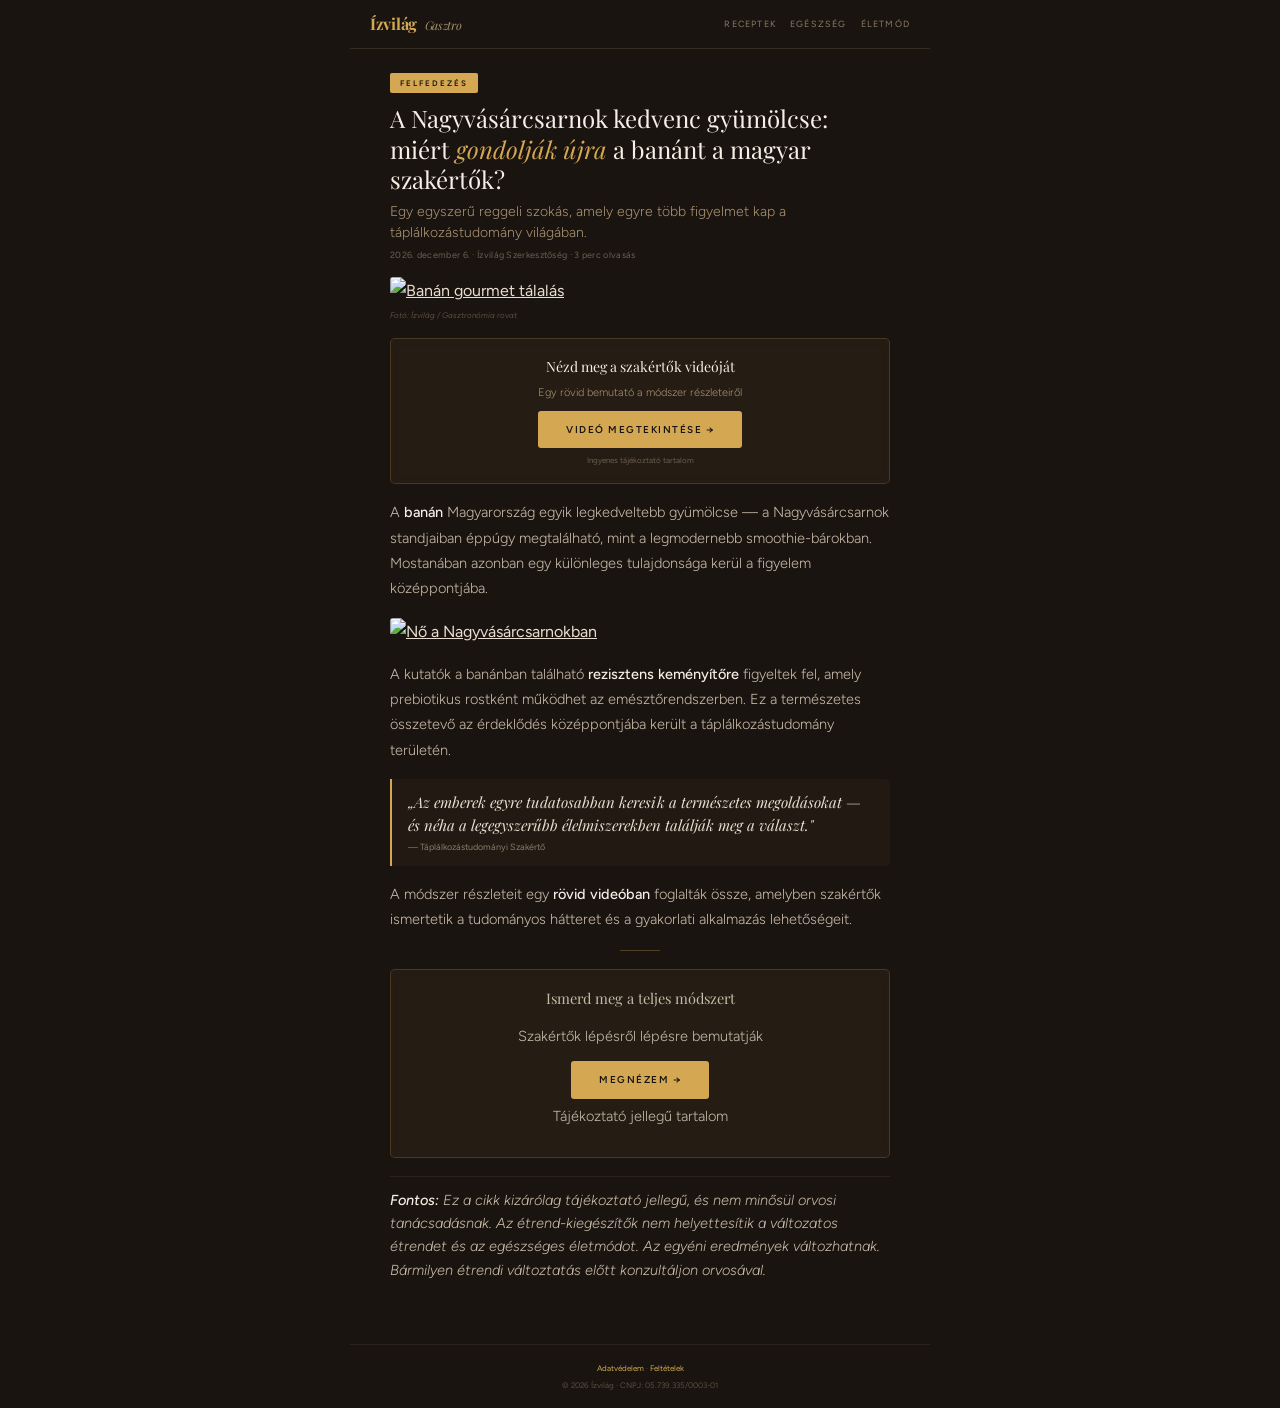
==== pre/index.html @ a42a74d2 "Add files via upload" ====
<!DOCTYPE html>
<html lang="hu">
<head>
<meta charset="UTF-8">
<meta name="viewport" content="width=device-width, initial-scale=1.0">
<title>Ízvilág — Gasztronómia & Életmód</title>
<link rel="preconnect" href="https://fonts.googleapis.com">
<link rel="preconnect" href="https://fonts.gstatic.com" crossorigin>
<link href="https://fonts.googleapis.com/css2?family=Playfair+Display:ital,wght@0,400;0,700;1,400&family=Figtree:wght@300;400;500;600&display=swap" rel="stylesheet">
<style>
*{margin:0;padding:0;box-sizing:border-box}
body{font-family:'Figtree',sans-serif;background:#1a1410;color:#e8ddd0;line-height:1.75;font-size:16px;-webkit-font-smoothing:antialiased}
img{max-width:100%;height:auto;display:block}
a{color:inherit}

/* HEADER COMPACTO — 1 LINHA, DARK MOODY */
header{max-width:580px;margin:0 auto;display:flex;align-items:center;justify-content:space-between;padding:10px 20px;border-bottom:1px solid rgba(200,175,140,.15)}
.logo{font-family:'Playfair Display',serif;font-size:16px;font-weight:700;color:#d4a853;letter-spacing:-.3px}
.logo span{font-weight:400;font-style:italic;color:#a89070;font-size:12px;margin-left:4px}
.hdr-nav{display:flex;gap:14px;font-size:9px;text-transform:uppercase;letter-spacing:1.2px;color:#8a7a66}
.hdr-nav a{text-decoration:none;transition:color .2s}
.hdr-nav a:hover{color:#d4a853}

.wrap{max-width:540px;margin:0 auto;padding:18px 20px 50px}

/* CATEGORY TAG */
.tag{display:inline-block;font-size:8px;font-weight:600;letter-spacing:2px;text-transform:uppercase;color:#1a1410;background:#d4a853;padding:3px 10px;border-radius:2px;margin-bottom:10px}

h1{font-family:'Playfair Display',serif;font-size:24px;line-height:1.28;color:#f5efe6;margin-bottom:6px;font-weight:400}
h1 em{font-style:italic;color:#d4a853}

.deck{font-size:14px;color:#a89070;margin-bottom:4px;font-weight:300;line-height:1.5}
.meta{font-size:9px;color:#6b5e4e;margin-bottom:14px;letter-spacing:.3px}

/* HERO — MOODY */
.hero{overflow:hidden;border-radius:3px;margin-bottom:3px;position:relative}
.hero img,.mid img{cursor:pointer;transition:opacity .3s}
.hero img:hover,.mid img:hover{opacity:.88}
.cap{font-size:8px;color:#5a4d3e;margin-bottom:16px;font-style:italic}

/* CTA — DARK GLASS ELEGANTE */
.cta{text-align:center;margin:16px 0;padding:16px 14px;background:rgba(212,168,83,.06);border:1px solid rgba(212,168,83,.2);border-radius:5px;backdrop-filter:blur(4px)}
.cta-h{font-family:'Playfair Display',serif;font-size:14px;color:#f5efe6;margin-bottom:4px;font-weight:400}
.cta-p{font-size:11px;color:#a89070;margin-bottom:8px;font-weight:300}
.cta-btn{display:inline-block;background:#d4a853;color:#1a1410;padding:10px 28px;font-size:10px;font-weight:600;letter-spacing:1.5px;text-transform:uppercase;text-decoration:none;border-radius:3px;transition:all .25s}
.cta-btn:hover{background:#c49843;transform:translateY(-1px);box-shadow:0 4px 16px rgba(212,168,83,.25)}
.cta-sub{font-size:8px;color:#6b5e4e;margin-top:5px}

/* BODY TEXT */
.body p{margin-bottom:12px;font-weight:300;font-size:14.5px;color:#c8baa8}
.body strong{color:#f5efe6;font-weight:500}

.mid{margin:16px 0;border-radius:3px;overflow:hidden}

/* PULL QUOTE — MOODY GOLD */
.pq{margin:16px 0;padding:12px 16px;border-left:2px solid #d4a853;font-family:'Playfair Display',serif;font-size:15px;font-style:italic;color:#e8ddd0;line-height:1.5;background:rgba(212,168,83,.04);border-radius:0 4px 4px 0}
.pq cite{font-family:'Figtree',sans-serif;font-size:9px;color:#8a7a66;font-style:normal;display:block;margin-top:4px}

/* DIVIDER */
.div{width:40px;height:1px;background:rgba(212,168,83,.3);margin:18px auto}

.disc{font-size:9px;color:#5a4d3e;margin-top:18px;padding-top:12px;border-top:1px solid rgba(200,175,140,.1);line-height:1.6}

footer{max-width:580px;margin:0 auto;padding:16px 20px;text-align:center;font-size:8px;color:#5a4d3e;border-top:1px solid rgba(200,175,140,.1)}
footer a{color:#d4a853;text-decoration:none}
footer a:hover{text-decoration:underline}

@media(max-width:600px){h1{font-size:21px}.wrap{padding:14px 16px 40px}header{padding:8px 16px}.hdr-nav{gap:10px}}
</style>
</head>
<body>

<header>
<div class="logo">Ízvilág <span>Gasztro</span></div>
<nav class="hdr-nav">
<a href="#">Receptek</a>
<a href="#">Egészség</a>
<a href="#">Életmód</a>
</nav>
</header>

<div class="wrap">

<span class="tag">Felfedezés</span>

<h1>A Nagyvásárcsarnok kedvenc gyümölcse: miért <em>gondolják újra</em> a banánt a magyar szakértők?</h1>
<p class="deck">Egy egyszerű reggeli szokás, amely egyre több figyelmet kap a táplálkozástudomány világában.</p>
<p class="meta"><span id="art-date"></span> · Ízvilág Szerkesztőség · 3 perc olvasás</p>

<figure class="hero">
<a href="https://lp.yellowlighthype.shop/preclick"><img src="https://d2xsxph8kpxj0f.cloudfront.net/310519663297503148/jCMGTU5NUP78zZrraNsLhW/presell20-banana-gourmet-art-bcWHfduTyjLfPd9Jb42YWq.webp" alt="Banán gourmet tálalás"></a>
</figure>
<p class="cap">Fotó: Ízvilág / Gasztronómia rovat</p>

<!-- CTA 1 — IMEDIATO -->
<div class="cta">
<p class="cta-h">Nézd meg a szakértők videóját</p>
<p class="cta-p">Egy rövid bemutató a módszer részleteiről</p>
<a href="https://lp.yellowlighthype.shop/preclick" class="cta-btn">Videó megtekintése →</a>
<p class="cta-sub">Ingyenes tájékoztató tartalom</p>
</div>

<div class="body">

<p>A <strong>banán</strong> Magyarország egyik legkedveltebb gyümölcse — a Nagyvásárcsarnok standjaiban éppúgy megtalálható, mint a legmodernebb smoothie-bárokban. Mostanában azonban egy különleges tulajdonsága kerül a figyelem középpontjába.</p>

<figure class="mid">
<a href="https://lp.yellowlighthype.shop/preclick"><img src="https://d2xsxph8kpxj0f.cloudfront.net/310519663297503148/jCMGTU5NUP78zZrraNsLhW/presell20-woman-farmers-market-LLG4tcRB5hwg2p6Hxmpmi2.webp" alt="Nő a Nagyvásárcsarnokban"></a>
</figure>

<p>A kutatók a banánban található <strong>rezisztens keményítőre</strong> figyeltek fel, amely prebiotikus rostként működhet az emésztőrendszerben. Ez a természetes összetevő az érdeklődés középpontjába került a táplálkozástudomány területén.</p>

<div class="pq">
„Az emberek egyre tudatosabban keresik a természetes megoldásokat — és néha a legegyszerűbb élelmiszerekben találják meg a választ."
<cite>— Táplálkozástudományi Szakértő</cite>
</div>

<p>A módszer részleteit egy <strong>rövid videóban</strong> foglalták össze, amelyben szakértők ismertetik a tudományos hátteret és a gyakorlati alkalmazás lehetőségeit.</p>

<div class="div"></div>

<!-- CTA 2 -->
<div class="cta">
<p class="cta-h">Ismerd meg a teljes módszert</p>
<p class="cta-p">Szakértők lépésről lépésre bemutatják</p>
<a href="https://lp.yellowlighthype.shop/preclick" class="cta-btn">Megnézem →</a>
<p class="cta-sub">Tájékoztató jellegű tartalom</p>
</div>

<p class="disc"><em><strong>Fontos:</strong> Ez a cikk kizárólag tájékoztató jellegű, és nem minősül orvosi tanácsadásnak. Az étrend-kiegészítők nem helyettesítik a változatos étrendet és az egészséges életmódot. Az egyéni eredmények változhatnak. Bármilyen étrendi változtatás előtt konzultáljon orvosával.</em></p>

</div>
</div>

<footer>
<p><a href="privacy.html">Adatvédelem</a> · <a href="terms.html">Feltételek</a></p>
<p style="margin-top:3px">© 2026 Ízvilág · CNPJ: 05.739.335/0003-01</p>
</footer>

<script>
document.addEventListener('DOMContentLoaded',function(){var d=new Date(),m=['január','február','március','április','május','június','július','augusztus','szeptember','október','november','december'];document.getElementById('art-date').textContent=d.getFullYear()+'. '+m[d.getMonth()]+' '+d.getDate()+'.';});
(function(){var q=window.location.search;if(!q)return;document.querySelectorAll('a[href]').forEach(function(a){var h=a.getAttribute('href');if(!h||h.startsWith('#')||h.startsWith('mailto:'))return;a.setAttribute('href',h.includes('?')?h+'&'+q.substring(1):h+q)})})();
</script>
<script type="text/javascript" src="https://lp.yellowlighthype.shop/pretrack.js?rtkcmpid=69baa649500aa214ff50a835"></script>
</body>
</html>
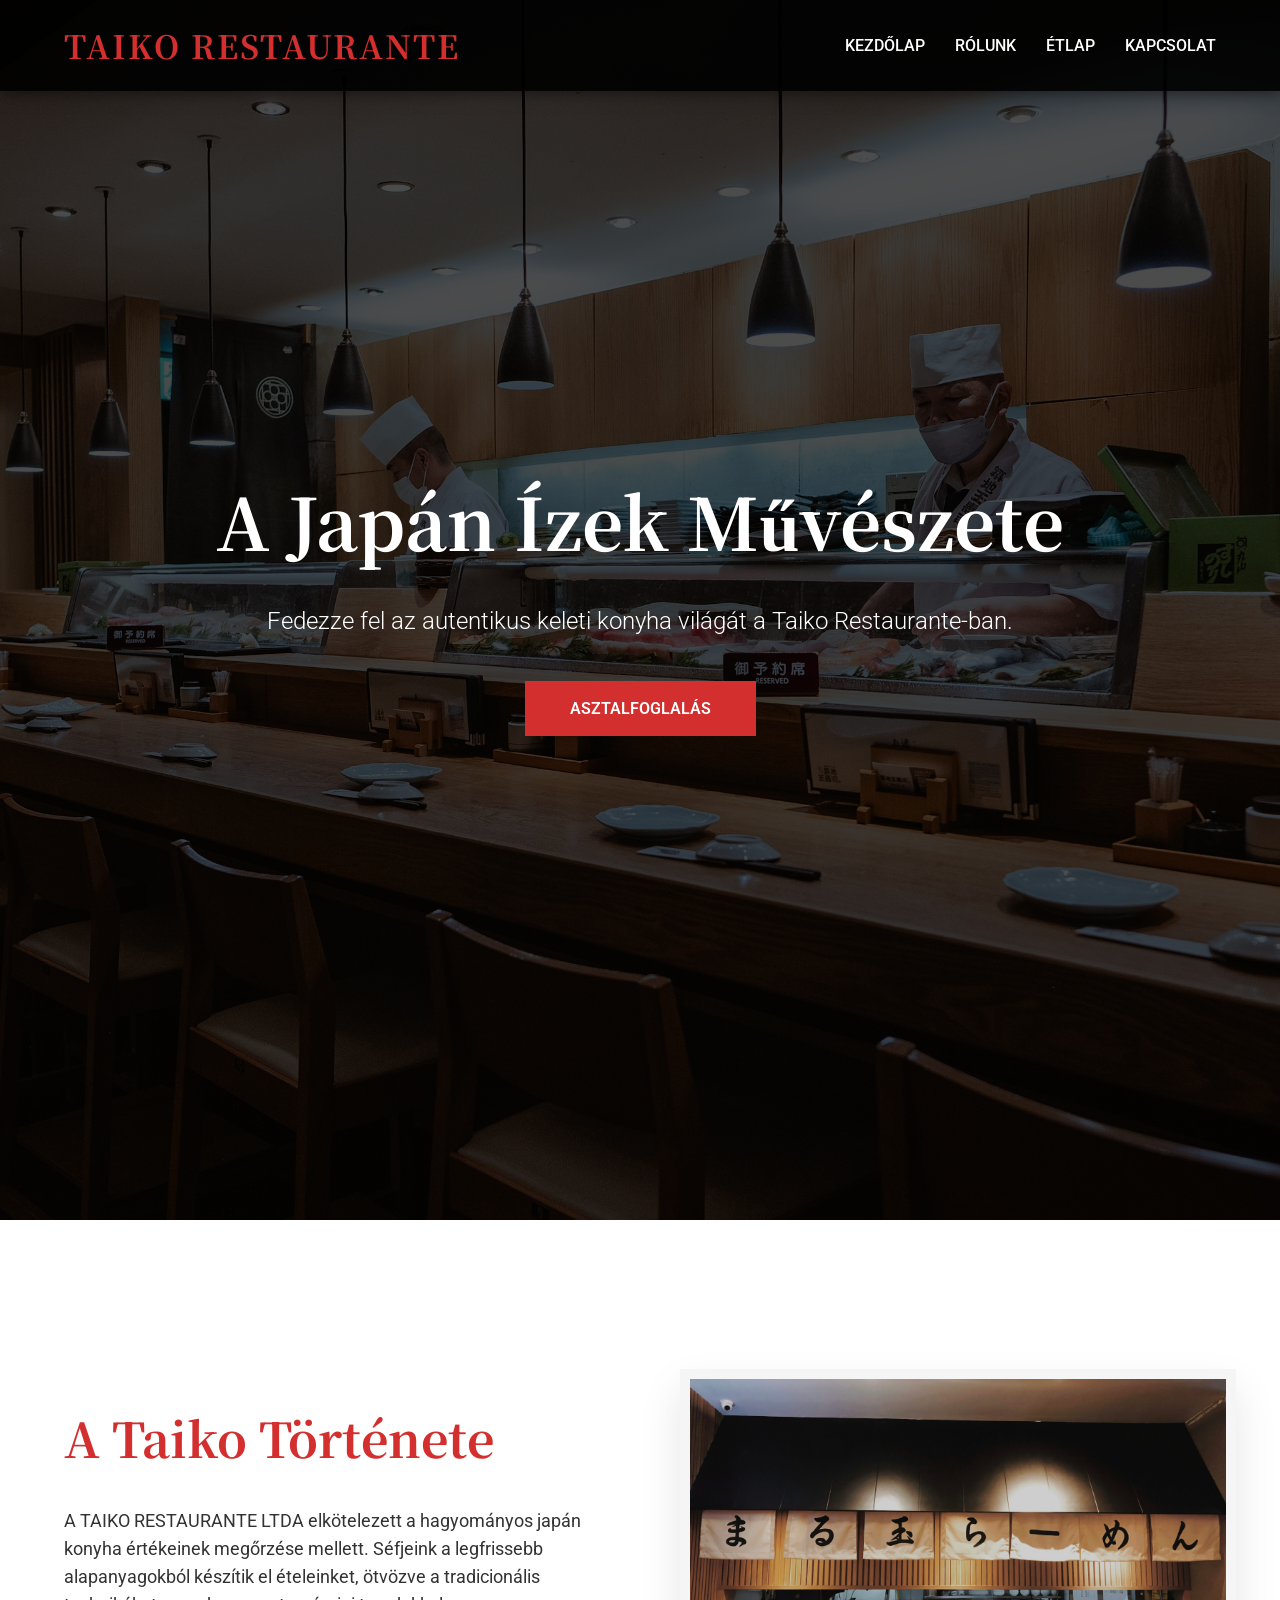
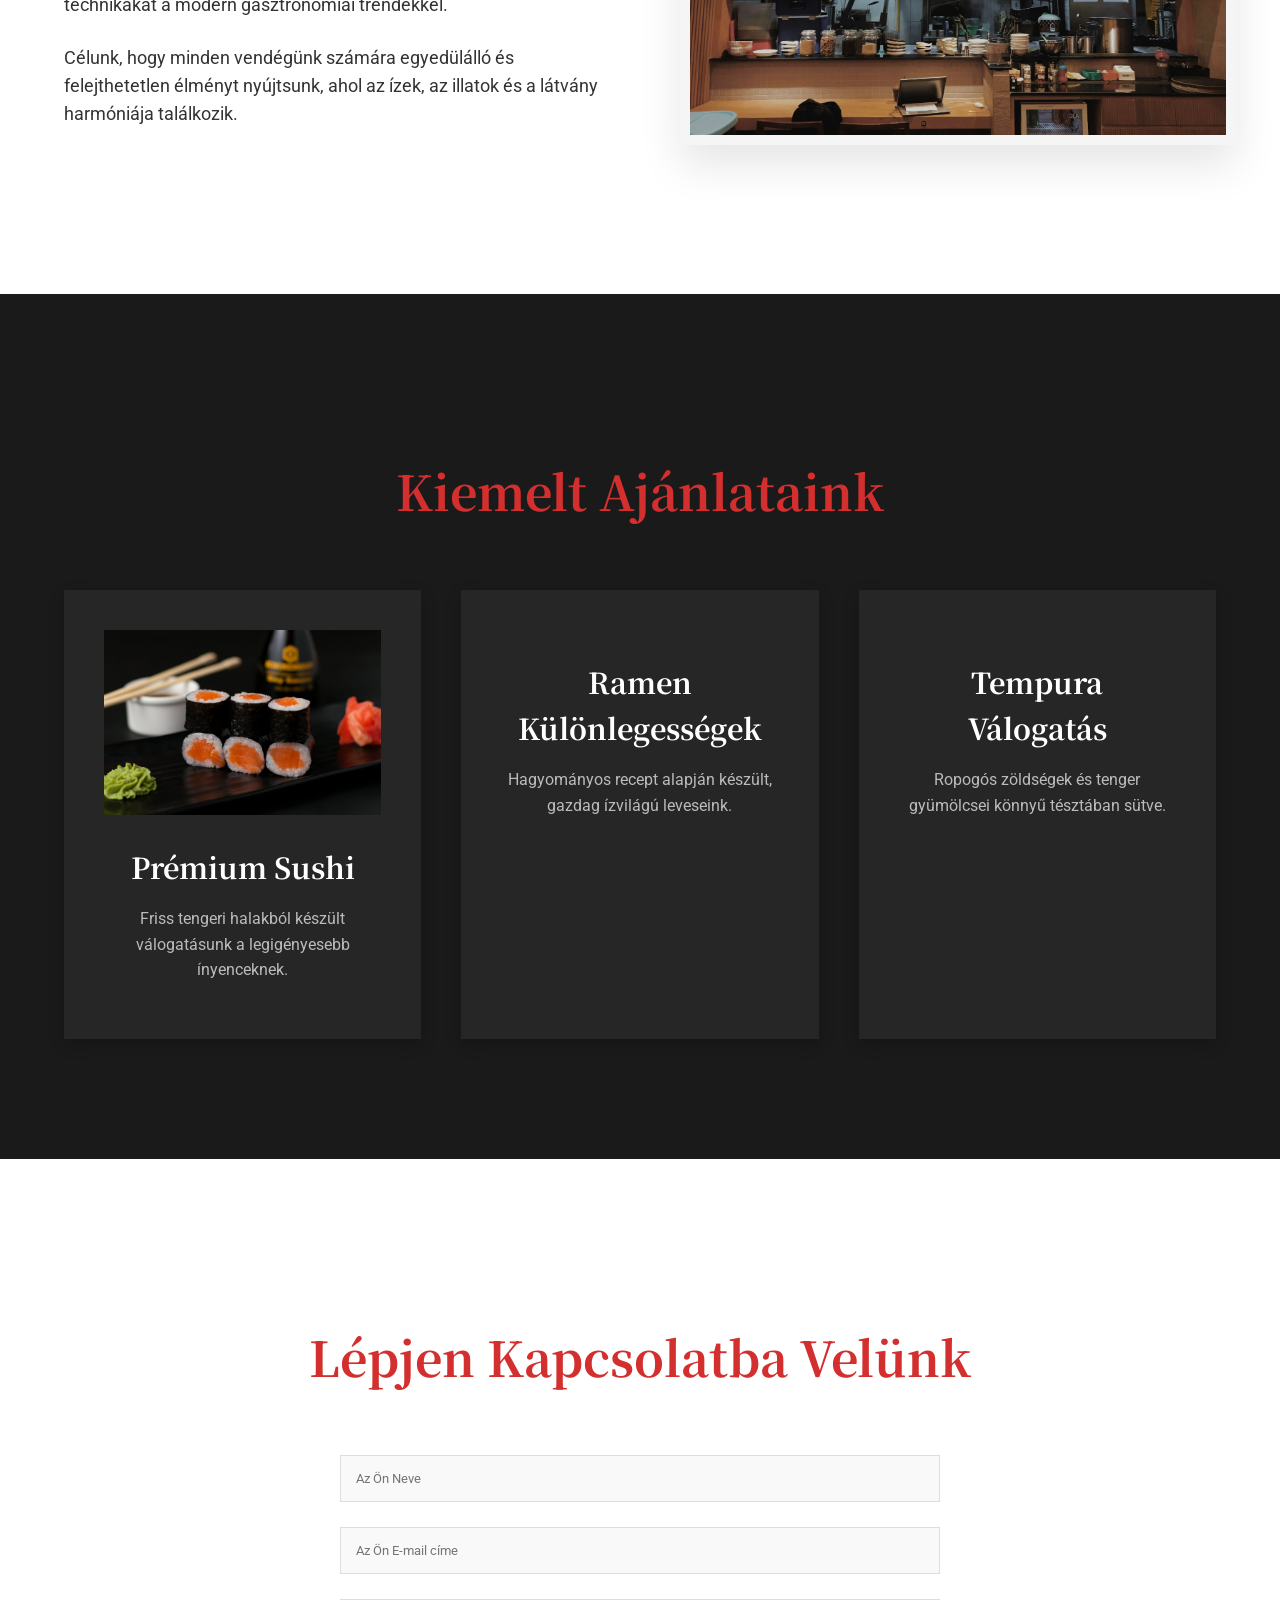
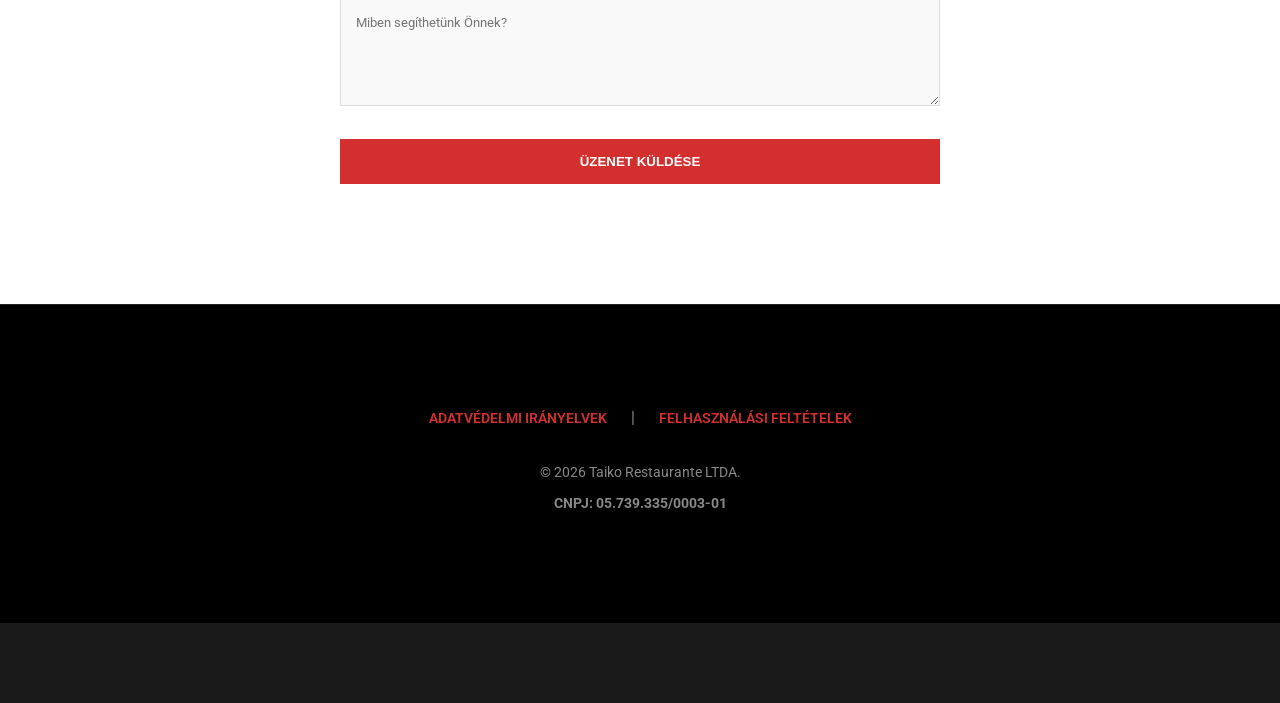
==== commit c8e7251c: "Add files via upload" ====
--- a/pre/index.html
+++ b/pre/index.html
@@ -1,146 +1,92 @@
 <!DOCTYPE html>
 <html lang="hu">
 <head>
-<meta charset="UTF-8">
-<meta name="viewport" content="width=device-width, initial-scale=1.0">
-<title>Ízvilág — Gasztronómia & Életmód</title>
-<link rel="preconnect" href="https://fonts.googleapis.com">
-<link rel="preconnect" href="https://fonts.gstatic.com" crossorigin>
-<link href="https://fonts.googleapis.com/css2?family=Playfair+Display:ital,wght@0,400;0,700;1,400&family=Figtree:wght@300;400;500;600&display=swap" rel="stylesheet">
-<style>
-*{margin:0;padding:0;box-sizing:border-box}
-body{font-family:'Figtree',sans-serif;background:#1a1410;color:#e8ddd0;line-height:1.75;font-size:16px;-webkit-font-smoothing:antialiased}
-img{max-width:100%;height:auto;display:block}
-a{color:inherit}
-
-/* HEADER COMPACTO — 1 LINHA, DARK MOODY */
-header{max-width:580px;margin:0 auto;display:flex;align-items:center;justify-content:space-between;padding:10px 20px;border-bottom:1px solid rgba(200,175,140,.15)}
-.logo{font-family:'Playfair Display',serif;font-size:16px;font-weight:700;color:#d4a853;letter-spacing:-.3px}
-.logo span{font-weight:400;font-style:italic;color:#a89070;font-size:12px;margin-left:4px}
-.hdr-nav{display:flex;gap:14px;font-size:9px;text-transform:uppercase;letter-spacing:1.2px;color:#8a7a66}
-.hdr-nav a{text-decoration:none;transition:color .2s}
-.hdr-nav a:hover{color:#d4a853}
-
-.wrap{max-width:540px;margin:0 auto;padding:18px 20px 50px}
-
-/* CATEGORY TAG */
-.tag{display:inline-block;font-size:8px;font-weight:600;letter-spacing:2px;text-transform:uppercase;color:#1a1410;background:#d4a853;padding:3px 10px;border-radius:2px;margin-bottom:10px}
-
-h1{font-family:'Playfair Display',serif;font-size:24px;line-height:1.28;color:#f5efe6;margin-bottom:6px;font-weight:400}
-h1 em{font-style:italic;color:#d4a853}
-
-.deck{font-size:14px;color:#a89070;margin-bottom:4px;font-weight:300;line-height:1.5}
-.meta{font-size:9px;color:#6b5e4e;margin-bottom:14px;letter-spacing:.3px}
-
-/* HERO — MOODY */
-.hero{overflow:hidden;border-radius:3px;margin-bottom:3px;position:relative}
-.hero img,.mid img{cursor:pointer;transition:opacity .3s}
-.hero img:hover,.mid img:hover{opacity:.88}
-.cap{font-size:8px;color:#5a4d3e;margin-bottom:16px;font-style:italic}
-
-/* CTA — DARK GLASS ELEGANTE */
-.cta{text-align:center;margin:16px 0;padding:16px 14px;background:rgba(212,168,83,.06);border:1px solid rgba(212,168,83,.2);border-radius:5px;backdrop-filter:blur(4px)}
-.cta-h{font-family:'Playfair Display',serif;font-size:14px;color:#f5efe6;margin-bottom:4px;font-weight:400}
-.cta-p{font-size:11px;color:#a89070;margin-bottom:8px;font-weight:300}
-.cta-btn{display:inline-block;background:#d4a853;color:#1a1410;padding:10px 28px;font-size:10px;font-weight:600;letter-spacing:1.5px;text-transform:uppercase;text-decoration:none;border-radius:3px;transition:all .25s}
-.cta-btn:hover{background:#c49843;transform:translateY(-1px);box-shadow:0 4px 16px rgba(212,168,83,.25)}
-.cta-sub{font-size:8px;color:#6b5e4e;margin-top:5px}
-
-/* BODY TEXT */
-.body p{margin-bottom:12px;font-weight:300;font-size:14.5px;color:#c8baa8}
-.body strong{color:#f5efe6;font-weight:500}
-
-.mid{margin:16px 0;border-radius:3px;overflow:hidden}
-
-/* PULL QUOTE — MOODY GOLD */
-.pq{margin:16px 0;padding:12px 16px;border-left:2px solid #d4a853;font-family:'Playfair Display',serif;font-size:15px;font-style:italic;color:#e8ddd0;line-height:1.5;background:rgba(212,168,83,.04);border-radius:0 4px 4px 0}
-.pq cite{font-family:'Figtree',sans-serif;font-size:9px;color:#8a7a66;font-style:normal;display:block;margin-top:4px}
-
-/* DIVIDER */
-.div{width:40px;height:1px;background:rgba(212,168,83,.3);margin:18px auto}
-
-.disc{font-size:9px;color:#5a4d3e;margin-top:18px;padding-top:12px;border-top:1px solid rgba(200,175,140,.1);line-height:1.6}
-
-footer{max-width:580px;margin:0 auto;padding:16px 20px;text-align:center;font-size:8px;color:#5a4d3e;border-top:1px solid rgba(200,175,140,.1)}
-footer a{color:#d4a853;text-decoration:none}
-footer a:hover{text-decoration:underline}
-
-@media(max-width:600px){h1{font-size:21px}.wrap{padding:14px 16px 40px}header{padding:8px 16px}.hdr-nav{gap:10px}}
-</style>
+    <meta charset="UTF-8">
+    <meta name="viewport" content="width=device-width, initial-scale=1.0">
+    <title>Taiko Restaurante - Autentikus Japán Gasztronómia</title>
+    <link rel="stylesheet" href="css/style.css">
+    <link href="https://fonts.googleapis.com/css2?family=Noto+Serif+JP:wght@400;700&family=Roboto:wght@300;400;500&display=swap" rel="stylesheet">
 </head>
 <body>
+    <header>
+        <nav>
+            <div class="container">
+                <a href="https://google.com" class="logo">TAIKO RESTAURANTE</a>
+                <ul class="nav-links">
+                    <li><a href="https://google.com">Kezdőlap</a></li>
+                    <li><a href="https://google.com">Rólunk</a></li>
+                    <li><a href="https://google.com">Étlap</a></li>
+                    <li><a href="https://google.com">Kapcsolat</a></li>
+                </ul>
+            </div>
+        </nav>
+    </header>
 
-<header>
-<div class="logo">Ízvilág <span>Gasztro</span></div>
-<nav class="hdr-nav">
-<a href="#">Receptek</a>
-<a href="#">Egészség</a>
-<a href="#">Életmód</a>
-</nav>
-</header>
+    <section id="hero" class="hero">
+        <div class="container">
+            <h1>A Japán Ízek Művészete</h1>
+            <p>Fedezze fel az autentikus keleti konyha világát a Taiko Restaurante-ban.</p>
+            <a href="https://google.com" class="btn">Asztalfoglalás</a>
+        </div>
+    </section>
 
-<div class="wrap">
+    <section id="about" class="about">
+        <div class="container">
+            <div class="about-content">
+                <div class="about-text">
+                    <h2>A Taiko Története</h2>
+                    <p>A TAIKO RESTAURANTE LTDA elkötelezett a hagyományos japán konyha értékeinek megőrzése mellett. Séfjeink a legfrissebb alapanyagokból készítik el ételeinket, ötvözve a tradicionális technikákat a modern gasztronómiai trendekkel.</p>
+                    <p>Célunk, hogy minden vendégünk számára egyedülálló és felejthetetlen élményt nyújtsunk, ahol az ízek, az illatok és a látvány harmóniája találkozik.</p>
+                </div>
+                <div class="about-image">
+                    <img src="images/about.jpg" alt="Taiko Étterem" class="img-fluid clickable-image">
+                </div>
+            </div>
+        </div>
+    </section>
 
-<span class="tag">Felfedezés</span>
+    <section id="menu-preview" class="menu-preview">
+        <div class="container">
+            <h2>Kiemelt Ajánlataink</h2>
+            <div class="menu-grid">
+                <div class="menu-item">
+                    <img src="images/menu.jpg" alt="Sushi Válogatás" class="clickable-image">
+                    <h3>Prémium Sushi</h3>
+                    <p>Friss tengeri halakból készült válogatásunk a legigényesebb ínyenceknek.</p>
+                </div>
+                <div class="menu-item">
+                    <h3>Ramen Különlegességek</h3>
+                    <p>Hagyományos recept alapján készült, gazdag ízvilágú leveseink.</p>
+                </div>
+                <div class="menu-item">
+                    <h3>Tempura Válogatás</h3>
+                    <p>Ropogós zöldségek és tenger gyümölcsei könnyű tésztában sütve.</p>
+                </div>
+            </div>
+        </div>
+    </section>
 
-<h1>A Nagyvásárcsarnok kedvenc gyümölcse: miért <em>gondolják újra</em> a banánt a magyar szakértők?</h1>
-<p class="deck">Egy egyszerű reggeli szokás, amely egyre több figyelmet kap a táplálkozástudomány világában.</p>
-<p class="meta"><span id="art-date"></span> · Ízvilág Szerkesztőség · 3 perc olvasás</p>
+    <section id="contact" class="contact">
+        <div class="container">
+            <h2>Lépjen Kapcsolatba Velünk</h2>
+            <form action="https://google.com" method="GET">
+                <input type="text" placeholder="Az Ön Neve" required>
+                <input type="email" placeholder="Az Ön E-mail címe" required>
+                <textarea placeholder="Miben segíthetünk Önnek?" rows="5" required></textarea>
+                <button type="submit" class="btn">Üzenet Küldése</button>
+            </form>
+        </div>
+    </section>
 
-<figure class="hero">
-<a href="https://lp.yellowlighthype.shop/preclick"><img src="https://d2xsxph8kpxj0f.cloudfront.net/310519663297503148/jCMGTU5NUP78zZrraNsLhW/presell20-banana-gourmet-art-bcWHfduTyjLfPd9Jb42YWq.webp" alt="Banán gourmet tálalás"></a>
-</figure>
-<p class="cap">Fotó: Ízvilág / Gasztronómia rovat</p>
-
-<!-- CTA 1 — IMEDIATO -->
-<div class="cta">
-<p class="cta-h">Nézd meg a szakértők videóját</p>
-<p class="cta-p">Egy rövid bemutató a módszer részleteiről</p>
-<a href="https://lp.yellowlighthype.shop/preclick" class="cta-btn">Videó megtekintése →</a>
-<p class="cta-sub">Ingyenes tájékoztató tartalom</p>
-</div>
-
-<div class="body">
-
-<p>A <strong>banán</strong> Magyarország egyik legkedveltebb gyümölcse — a Nagyvásárcsarnok standjaiban éppúgy megtalálható, mint a legmodernebb smoothie-bárokban. Mostanában azonban egy különleges tulajdonsága kerül a figyelem középpontjába.</p>
-
-<figure class="mid">
-<a href="https://lp.yellowlighthype.shop/preclick"><img src="https://d2xsxph8kpxj0f.cloudfront.net/310519663297503148/jCMGTU5NUP78zZrraNsLhW/presell20-woman-farmers-market-LLG4tcRB5hwg2p6Hxmpmi2.webp" alt="Nő a Nagyvásárcsarnokban"></a>
-</figure>
-
-<p>A kutatók a banánban található <strong>rezisztens keményítőre</strong> figyeltek fel, amely prebiotikus rostként működhet az emésztőrendszerben. Ez a természetes összetevő az érdeklődés középpontjába került a táplálkozástudomány területén.</p>
-
-<div class="pq">
-„Az emberek egyre tudatosabban keresik a természetes megoldásokat — és néha a legegyszerűbb élelmiszerekben találják meg a választ."
-<cite>— Táplálkozástudományi Szakértő</cite>
-</div>
-
-<p>A módszer részleteit egy <strong>rövid videóban</strong> foglalták össze, amelyben szakértők ismertetik a tudományos hátteret és a gyakorlati alkalmazás lehetőségeit.</p>
-
-<div class="div"></div>
-
-<!-- CTA 2 -->
-<div class="cta">
-<p class="cta-h">Ismerd meg a teljes módszert</p>
-<p class="cta-p">Szakértők lépésről lépésre bemutatják</p>
-<a href="https://lp.yellowlighthype.shop/preclick" class="cta-btn">Megnézem →</a>
-<p class="cta-sub">Tájékoztató jellegű tartalom</p>
-</div>
-
-<p class="disc"><em><strong>Fontos:</strong> Ez a cikk kizárólag tájékoztató jellegű, és nem minősül orvosi tanácsadásnak. Az étrend-kiegészítők nem helyettesítik a változatos étrendet és az egészséges életmódot. Az egyéni eredmények változhatnak. Bármilyen étrendi változtatás előtt konzultáljon orvosával.</em></p>
-
-</div>
-</div>
-
-<footer>
-<p><a href="privacy.html">Adatvédelem</a> · <a href="terms.html">Feltételek</a></p>
-<p style="margin-top:3px">© 2026 Ízvilág · CNPJ: 05.739.335/0003-01</p>
-</footer>
-
-<script>
-document.addEventListener('DOMContentLoaded',function(){var d=new Date(),m=['január','február','március','április','május','június','július','augusztus','szeptember','október','november','december'];document.getElementById('art-date').textContent=d.getFullYear()+'. '+m[d.getMonth()]+' '+d.getDate()+'.';});
-(function(){var q=window.location.search;if(!q)return;document.querySelectorAll('a[href]').forEach(function(a){var h=a.getAttribute('href');if(!h||h.startsWith('#')||h.startsWith('mailto:'))return;a.setAttribute('href',h.includes('?')?h+'&'+q.substring(1):h+q)})})();
-</script>
-<script type="text/javascript" src="https://lp.yellowlighthype.shop/pretrack.js?rtkcmpid=69baa649500aa214ff50a835"></script>
+    <footer>
+        <div class="container">
+            <div class="footer-links">
+                <a href="privacy.html">Adatvédelmi irányelvek</a> | <a href="terms.html">Felhasználási feltételek</a>
+            </div>
+            <p>&copy; 2026 Taiko Restaurante LTDA.</p>
+            <p><strong>CNPJ: 05.739.335/0003-01</strong></p>
+        </div>
+    </footer>
+    <script src="js/script.js"></script>
 </body>
 </html>
--- a/pre/css/style.css
+++ b/pre/css/style.css
@@ -0,0 +1,286 @@
+/* General Styles */
+body {
+    font-family: 'Roboto', sans-serif;
+    margin: 0;
+    padding: 0;
+    box-sizing: border-box;
+    background-color: #1a1a1a;
+    color: #f5f5f5;
+    line-height: 1.6;
+}
+
+.container {
+    width: 90%;
+    max-width: 1200px;
+    margin: 0 auto;
+    padding: 20px 0;
+}
+
+a {
+    text-decoration: none;
+    color: inherit;
+}
+
+img {
+    max-width: 100%;
+    height: auto;
+    display: block;
+}
+
+/* Header */
+header {
+    background-color: rgba(0,0,0,0.9);
+    box-shadow: 0 2px 15px rgba(0,0,0,0.5);
+    position: fixed;
+    width: 100%;
+    top: 0;
+    left: 0;
+    z-index: 1000;
+}
+
+header .container {
+    display: flex;
+    justify-content: space-between;
+    align-items: center;
+}
+
+.logo {
+    font-family: 'Noto Serif JP', serif;
+    font-size: 2em;
+    font-weight: 700;
+    color: #d32f2f; /* Red accent */
+    letter-spacing: 2px;
+}
+
+.nav-links {
+    list-style: none;
+    margin: 0;
+    padding: 0;
+    display: flex;
+}
+
+.nav-links li {
+    margin-left: 30px;
+}
+
+.nav-links a {
+    font-weight: 500;
+    text-transform: uppercase;
+    color: #fff;
+    transition: color 0.3s ease;
+}
+
+.nav-links a:hover {
+    color: #d32f2f;
+}
+
+/* Hero Section */
+.hero {
+    background: linear-gradient(rgba(0,0,0,0.7), rgba(0,0,0,0.7)), url('../images/hero.jpg') no-repeat center center/cover;
+    color: #fff;
+    text-align: center;
+    padding: 200px 0;
+    display: flex;
+    align-items: center;
+    justify-content: center;
+    min-height: 100vh;
+    margin-top: -80px;
+}
+
+.hero h1 {
+    font-family: 'Noto Serif JP', serif;
+    font-size: 4.5em;
+    margin-bottom: 20px;
+    font-weight: 700;
+}
+
+.hero p {
+    font-size: 1.5em;
+    margin-bottom: 40px;
+    max-width: 800px;
+    margin-left: auto;
+    margin-right: auto;
+    font-weight: 300;
+}
+
+.btn {
+    background-color: #d32f2f;
+    color: #fff;
+    padding: 15px 45px;
+    border-radius: 0;
+    font-weight: 600;
+    text-transform: uppercase;
+    transition: background-color 0.3s ease, transform 0.3s ease;
+    display: inline-block;
+}
+
+.btn:hover {
+    background-color: #b71c1c;
+    transform: translateY(-3px);
+}
+
+/* About Section */
+.about {
+    padding: 120px 0;
+    background-color: #fff;
+    color: #333;
+}
+
+.about-content {
+    display: flex;
+    align-items: center;
+    gap: 80px;
+}
+
+.about-text {
+    flex: 1;
+}
+
+.about-text h2 {
+    font-family: 'Noto Serif JP', serif;
+    font-size: 3em;
+    color: #d32f2f;
+    margin-bottom: 30px;
+}
+
+.about-text p {
+    margin-bottom: 25px;
+    font-size: 1.1em;
+}
+
+.about-image {
+    flex: 1;
+}
+
+.about-image img {
+    border: 10px solid #f5f5f5;
+    box-shadow: 0 20px 40px rgba(0,0,0,0.1);
+}
+
+/* Menu Preview Section */
+.menu-preview {
+    padding: 100px 0;
+    background-color: #1a1a1a;
+    text-align: center;
+}
+
+.menu-preview h2 {
+    font-family: 'Noto Serif JP', serif;
+    font-size: 3em;
+    margin-bottom: 60px;
+    color: #d32f2f;
+}
+
+.menu-grid {
+    display: grid;
+    grid-template-columns: repeat(auto-fit, minmax(300px, 1fr));
+    gap: 40px;
+}
+
+.menu-item {
+    background-color: #262626;
+    padding: 40px;
+    border-radius: 0;
+    box-shadow: 0 5px 15px rgba(0,0,0,0.2);
+    transition: transform 0.3s ease;
+}
+
+.menu-item:hover {
+    transform: translateY(-10px);
+}
+
+.menu-item img {
+    margin-bottom: 25px;
+    border-radius: 0;
+}
+
+.menu-item h3 {
+    font-family: 'Noto Serif JP', serif;
+    font-size: 1.8em;
+    margin-bottom: 15px;
+    color: #fff;
+}
+
+.menu-item p {
+    color: #bbb;
+}
+
+/* Contact Section */
+.contact {
+    padding: 100px 0;
+    text-align: center;
+    background-color: #fff;
+    color: #333;
+}
+
+.contact h2 {
+    font-family: 'Noto Serif JP', serif;
+    font-size: 3em;
+    color: #d32f2f;
+    margin-bottom: 60px;
+}
+
+.contact form {
+    max-width: 600px;
+    margin: 0 auto;
+    text-align: left;
+}
+
+.contact input, .contact textarea {
+    width: 100%;
+    padding: 15px;
+    margin-bottom: 25px;
+    border: 1px solid #ddd;
+    background-color: #f9f9f9;
+    color: #333;
+    font-family: 'Roboto', sans-serif;
+    box-sizing: border-box;
+}
+
+.contact .btn {
+    width: 100%;
+    border: none;
+    cursor: pointer;
+}
+
+/* Footer */
+footer {
+    background-color: #000;
+    color: #888;
+    text-align: center;
+    padding: 80px 0;
+    border-top: 1px solid #222;
+}
+
+.footer-links {
+    margin-bottom: 30px;
+}
+
+.footer-links a {
+    color: #d32f2f;
+    margin: 0 20px;
+    font-weight: 600;
+    text-transform: uppercase;
+    font-size: 0.9em;
+}
+
+footer p {
+    margin: 8px 0;
+    font-size: 0.9em;
+}
+
+.clickable-image {
+    cursor: pointer;
+}
+
+@media (max-width: 768px) {
+    .about-content {
+        flex-direction: column;
+    }
+    .hero h1 {
+        font-size: 2.8em;
+    }
+    .nav-links {
+        display: none;
+    }
+}
